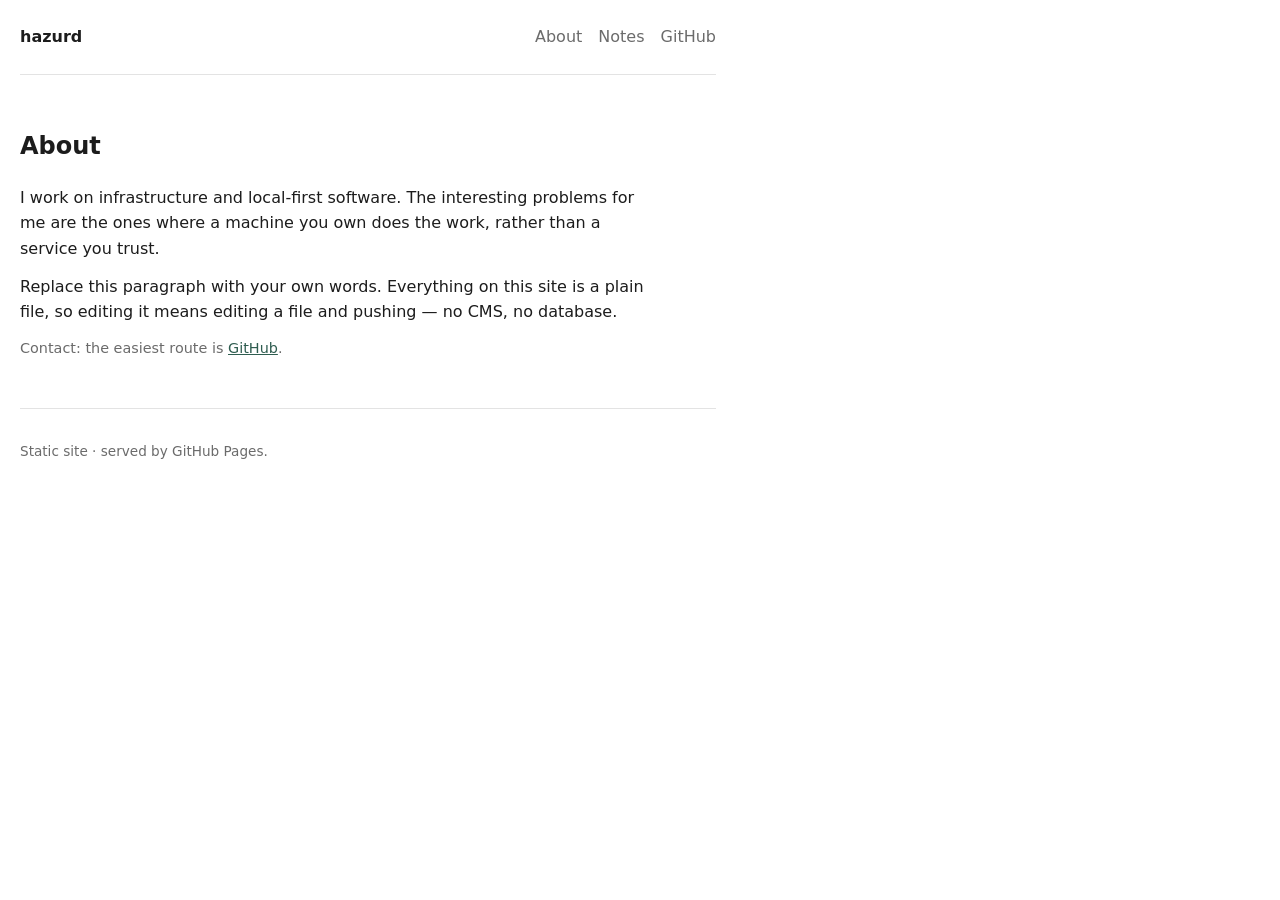
==== about/index.html @ 023de725 "Static personal site scaffold Plain HTML/CSS with no build step: home, about, notes, 404, robots.txt" ====
<!doctype html>
<html lang="en">
  <head>
    <meta charset="utf-8" />
    <meta name="viewport" content="width=device-width, initial-scale=1" />
    <title>About — hazurd</title>
    <meta name="description" content="Who I am and what I work on." />
    <link rel="stylesheet" href="/css/main.css" />
  </head>
  <body>
    <header class="site-header">
      <a class="brand" href="/">hazurd</a>
      <nav>
        <a href="/about/">About</a>
        <a href="/notes/">Notes</a>
        <a href="https://github.com/hazurd">GitHub</a>
      </nav>
    </header>

    <main>
      <section>
        <h1>About</h1>
        <p>
          I work on infrastructure and local-first software. The interesting problems for me
          are the ones where a machine you own does the work, rather than a service you trust.
        </p>
        <p>
          Replace this paragraph with your own words. Everything on this site is a plain file,
          so editing it means editing a file and pushing — no CMS, no database.
        </p>
        <p class="muted">Contact: the easiest route is <a href="https://github.com/hazurd">GitHub</a>.</p>
      </section>
    </main>

    <footer>
      <p>Static site · served by GitHub Pages.</p>
    </footer>
  </body>
</html>
---- css/main.css ----
/* Minimal, no build step, no external fonts or CDNs. */

:root {
  --bg: #ffffff;
  --fg: #1c1c1c;
  --muted: #6b6b6b;
  --accent: #2f5d50;
  --border: #e3e3e3;
  --measure: 62ch;
}

@media (prefers-color-scheme: dark) {
  :root {
    --bg: #14161a;
    --fg: #e8e8e8;
    --muted: #9b9b9b;
    --accent: #8fcbb8;
    --border: #2b2f36;
  }
}

* {
  box-sizing: border-box;
}

body {
  margin: 0;
  background: var(--bg);
  color: var(--fg);
  font-family: ui-sans-serif, system-ui, -apple-system, "Segoe UI", Roboto, sans-serif;
  line-height: 1.6;
  max-width: 46rem;
  padding: 0 1.25rem 3rem;
}

a {
  color: var(--accent);
}

a:focus-visible {
  outline: 2px solid var(--accent);
  outline-offset: 3px;
}

.site-header {
  display: flex;
  align-items: baseline;
  justify-content: space-between;
  gap: 1rem;
  padding: 1.5rem 0;
  border-bottom: 1px solid var(--border);
}

.brand {
  font-weight: 650;
  text-decoration: none;
  color: var(--fg);
}

nav {
  display: flex;
  gap: 1rem;
  flex-wrap: wrap;
}

nav a {
  text-decoration: none;
  color: var(--muted);
}

nav a:hover {
  color: var(--accent);
}

main {
  padding-top: 2rem;
}

.hero h1 {
  font-size: 1.75rem;
  margin: 0 0 0.5rem;
  letter-spacing: -0.015em;
}

h2 {
  font-size: 1.1rem;
  margin: 2.5rem 0 0.75rem;
  letter-spacing: -0.01em;
}

p {
  max-width: var(--measure);
  margin: 0.75rem 0;
}

.muted {
  color: var(--muted);
  font-size: 0.9rem;
}

code {
  font-family: ui-monospace, SFMono-Regular, Menlo, monospace;
  font-size: 0.875em;
}

.project-list {
  list-style: none;
  margin: 0;
  padding: 0;
  border-top: 1px solid var(--border);
}

.project-list li {
  display: flex;
  gap: 1rem;
  align-items: baseline;
  padding: 0.75rem 0;
  border-bottom: 1px solid var(--border);
}

.project-list a {
  font-weight: 600;
}

.project-list span {
  color: var(--muted);
  font-size: 0.9rem;
}

footer {
  margin-top: 3rem;
  padding-top: 1.25rem;
  border-top: 1px solid var(--border);
  color: var(--muted);
  font-size: 0.85rem;
}

@media (max-width: 620px) {
  .project-list li {
    flex-direction: column;
    gap: 0.25rem;
  }
}
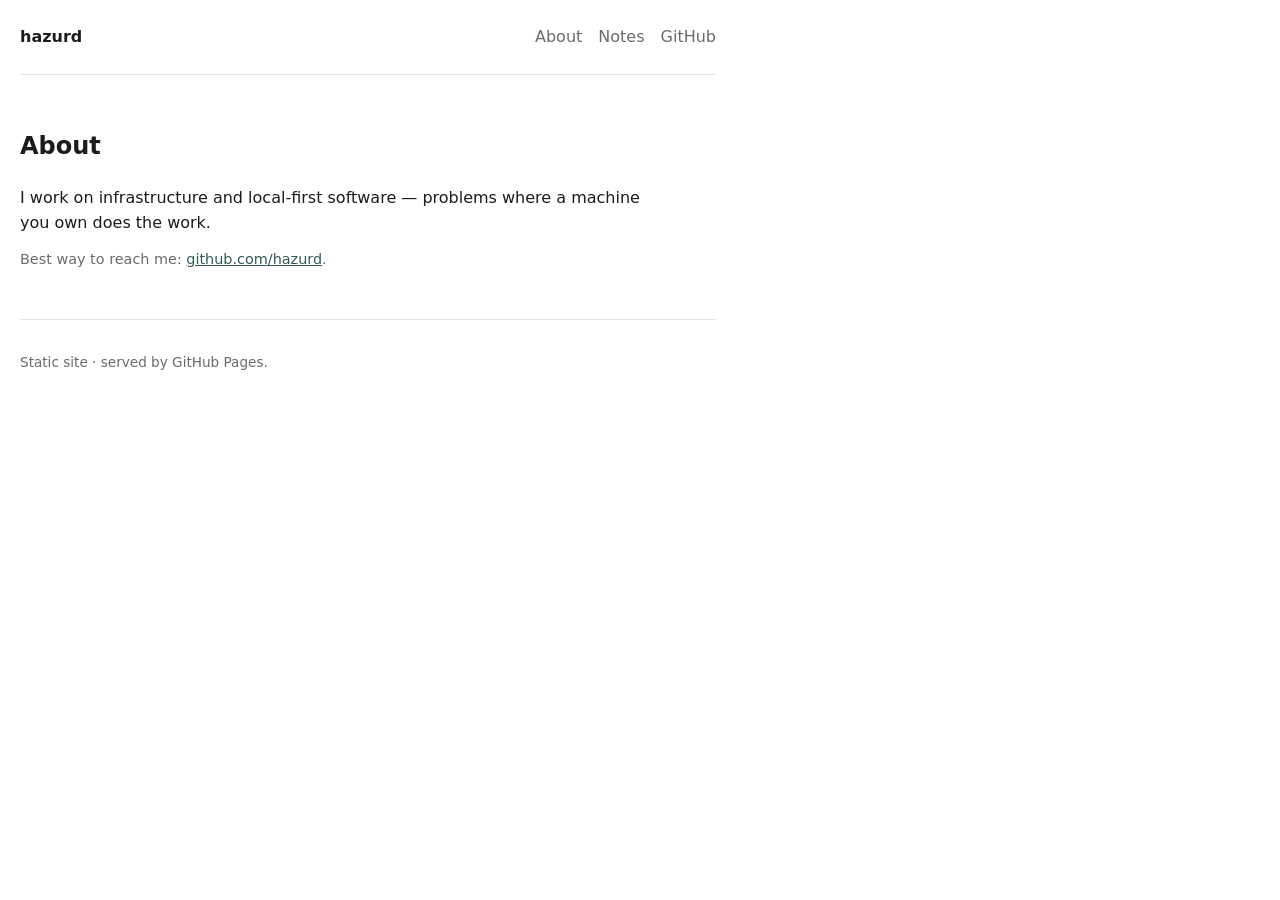
==== commit 027b297e: "Fix content: real repo links, minimal about page, note path, favicon" ====
--- a/about/index.html
+++ b/about/index.html
@@ -5,7 +5,9 @@
     <meta name="viewport" content="width=device-width, initial-scale=1" />
     <title>About — hazurd</title>
     <meta name="description" content="Who I am and what I work on." />
+    <link rel="canonical" href="https://hazurd.github.io/about/" />
     <link rel="stylesheet" href="/css/main.css" />
+    <link rel="icon" href="data:image/svg+xml,%3Csvg xmlns='http://www.w3.org/2000/svg' viewBox='0 0 32 32'%3E%3Ctext y='26' font-size='26'%3E%E2%9C%A6%3C/text%3E%3C/svg%3E" />
   </head>
   <body>
     <header class="site-header">
@@ -20,15 +22,8 @@
     <main>
       <section>
         <h1>About</h1>
-        <p>
-          I work on infrastructure and local-first software. The interesting problems for me
-          are the ones where a machine you own does the work, rather than a service you trust.
-        </p>
-        <p>
-          Replace this paragraph with your own words. Everything on this site is a plain file,
-          so editing it means editing a file and pushing — no CMS, no database.
-        </p>
-        <p class="muted">Contact: the easiest route is <a href="https://github.com/hazurd">GitHub</a>.</p>
+        <p>I work on infrastructure and local-first software — problems where a machine you own does the work.</p>
+        <p class="muted">Best way to reach me: <a href="https://github.com/hazurd">github.com/hazurd</a>.</p>
       </section>
     </main>
 
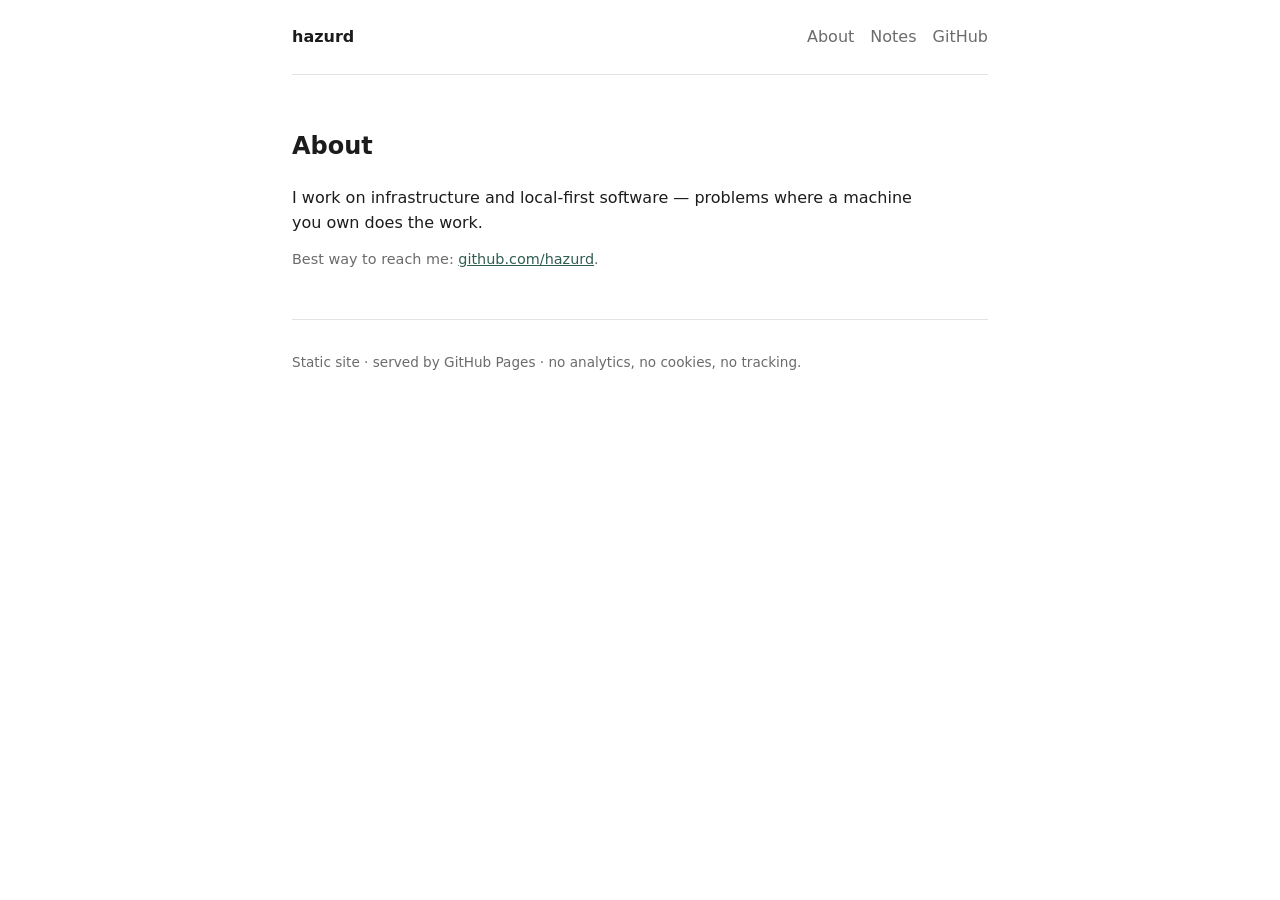
==== commit 77239775: "Fix layout: center content, item-based list rules, unified footer - body gets margin-inline: auto so" ====
--- a/about/index.html
+++ b/about/index.html
@@ -28,7 +28,7 @@
     </main>
 
     <footer>
-      <p>Static site · served by GitHub Pages.</p>
+      <p>Static site · served by GitHub Pages · no analytics, no cookies, no tracking.</p>
     </footer>
   </body>
 </html>
--- a/css/main.css
+++ b/css/main.css
@@ -30,6 +30,7 @@
   font-family: ui-sans-serif, system-ui, -apple-system, "Segoe UI", Roboto, sans-serif;
   line-height: 1.6;
   max-width: 46rem;
+  margin-inline: auto;
   padding: 0 1.25rem 3rem;
 }
 
@@ -103,11 +104,11 @@
   font-size: 0.875em;
 }
 
+/* Rules come from the items, so an empty list draws nothing. */
 .project-list {
   list-style: none;
   margin: 0;
   padding: 0;
-  border-top: 1px solid var(--border);
 }
 
 .project-list li {
@@ -115,6 +116,10 @@
   gap: 1rem;
   align-items: baseline;
   padding: 0.75rem 0;
+  border-top: 1px solid var(--border);
+}
+
+.project-list li:last-child {
   border-bottom: 1px solid var(--border);
 }
 
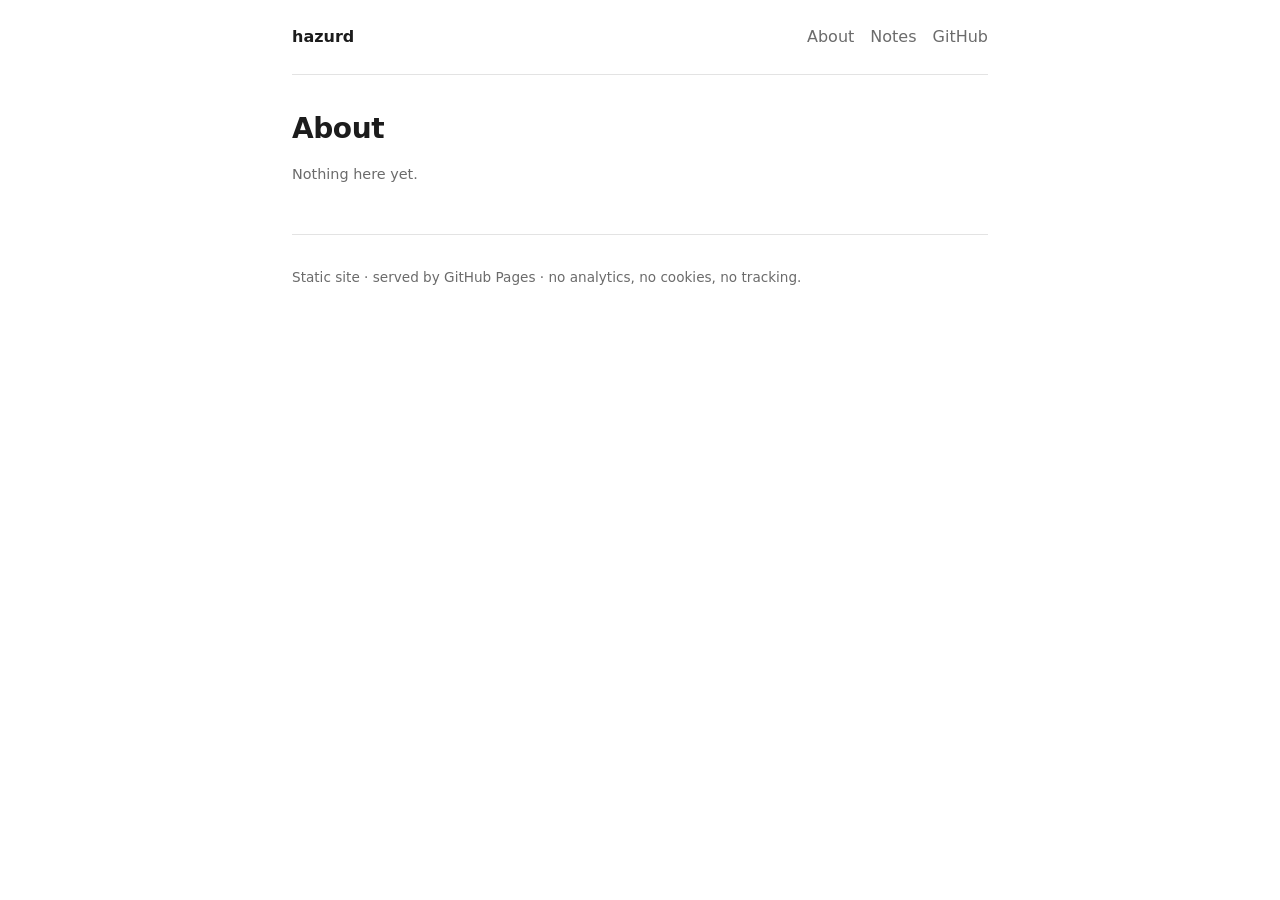
==== commit a45bc411: "strip site down to placeholder" ====
--- a/about/index.html
+++ b/about/index.html
@@ -4,7 +4,7 @@
     <meta charset="utf-8" />
     <meta name="viewport" content="width=device-width, initial-scale=1" />
     <title>About — hazurd</title>
-    <meta name="description" content="Who I am and what I work on." />
+    <meta name="description" content="Nothing here yet." />
     <link rel="canonical" href="https://hazurd.github.io/about/" />
     <link rel="stylesheet" href="/css/main.css" />
     <link rel="icon" href="data:image/svg+xml,%3Csvg xmlns='http://www.w3.org/2000/svg' viewBox='0 0 32 32'%3E%3Ctext y='26' font-size='26'%3E%E2%9C%A6%3C/text%3E%3C/svg%3E" />
@@ -22,8 +22,7 @@
     <main>
       <section>
         <h1>About</h1>
-        <p>I work on infrastructure and local-first software — problems where a machine you own does the work.</p>
-        <p class="muted">Best way to reach me: <a href="https://github.com/hazurd">github.com/hazurd</a>.</p>
+        <p class="muted">Nothing here yet.</p>
       </section>
     </main>
 
--- a/css/main.css
+++ b/css/main.css
@@ -77,16 +77,10 @@
   padding-top: 2rem;
 }
 
-.hero h1 {
+h1 {
   font-size: 1.75rem;
   margin: 0 0 0.5rem;
   letter-spacing: -0.015em;
-}
-
-h2 {
-  font-size: 1.1rem;
-  margin: 2.5rem 0 0.75rem;
-  letter-spacing: -0.01em;
 }
 
 p {
@@ -99,39 +93,6 @@
   font-size: 0.9rem;
 }
 
-code {
-  font-family: ui-monospace, SFMono-Regular, Menlo, monospace;
-  font-size: 0.875em;
-}
-
-/* Rules come from the items, so an empty list draws nothing. */
-.project-list {
-  list-style: none;
-  margin: 0;
-  padding: 0;
-}
-
-.project-list li {
-  display: flex;
-  gap: 1rem;
-  align-items: baseline;
-  padding: 0.75rem 0;
-  border-top: 1px solid var(--border);
-}
-
-.project-list li:last-child {
-  border-bottom: 1px solid var(--border);
-}
-
-.project-list a {
-  font-weight: 600;
-}
-
-.project-list span {
-  color: var(--muted);
-  font-size: 0.9rem;
-}
-
 footer {
   margin-top: 3rem;
   padding-top: 1.25rem;
@@ -139,10 +100,3 @@
   color: var(--muted);
   font-size: 0.85rem;
 }
-
-@media (max-width: 620px) {
-  .project-list li {
-    flex-direction: column;
-    gap: 0.25rem;
-  }
-}
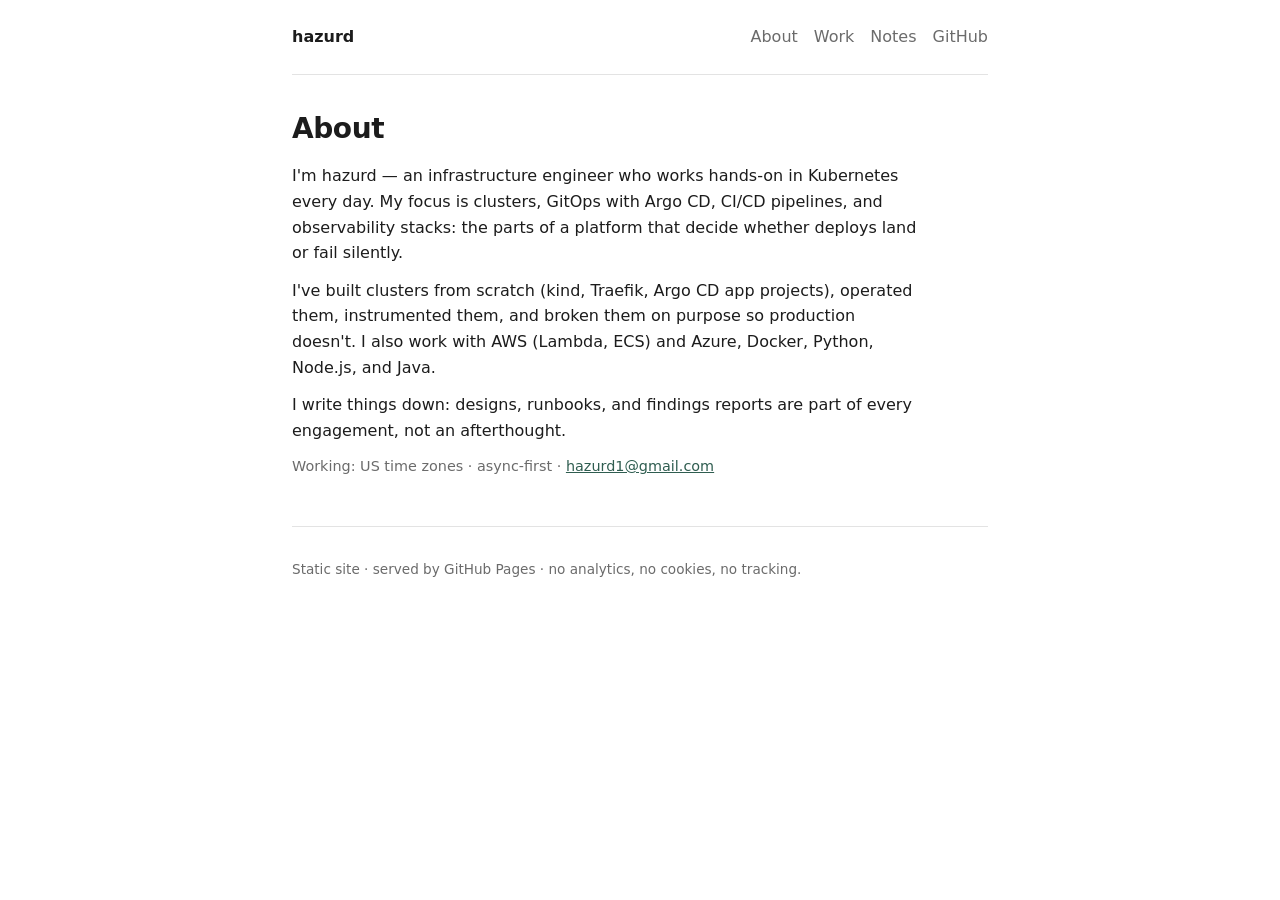
==== commit 214d4b95: "Turn placeholder into Kubernetes/GitOps consulting site: landing, work packages, about bio" ====
--- a/about/index.html
+++ b/about/index.html
@@ -4,16 +4,17 @@
     <meta charset="utf-8" />
     <meta name="viewport" content="width=device-width, initial-scale=1" />
     <title>About — hazurd</title>
-    <meta name="description" content="Nothing here yet." />
+    <meta name="description" content="Hands-on infrastructure engineer: Kubernetes, Argo CD, Docker, AWS/Azure, observability." />
     <link rel="canonical" href="https://hazurd.github.io/about/" />
     <link rel="stylesheet" href="/css/main.css" />
-    <link rel="icon" href="data:image/svg+xml,%3Csvg xmlns='http://www.w3.org/2000/svg' viewBox='0 0 32 32'%3E%3Ctext y='26' font-size='26'%3E%E2%9C%A6%3C/text%3E%3C/svg%3E" />
+    <link rel="icon" href="data:image/svg+xml,%3Csvg xmlns='http://www.w3.org/2000/svg' viewBox='0 0 32 32'%3E%E2%9C%A6%3C/svg%3E" />
   </head>
   <body>
     <header class="site-header">
       <a class="brand" href="/">hazurd</a>
       <nav>
         <a href="/about/">About</a>
+        <a href="/work/">Work</a>
         <a href="/notes/">Notes</a>
         <a href="https://github.com/hazurd">GitHub</a>
       </nav>
@@ -22,7 +23,25 @@
     <main>
       <section>
         <h1>About</h1>
-        <p class="muted">Nothing here yet.</p>
+        <p>
+          I'm hazurd — an infrastructure engineer who works hands-on in
+          Kubernetes every day. My focus is clusters, GitOps with Argo CD,
+          CI/CD pipelines, and observability stacks: the parts of a platform
+          that decide whether deploys land or fail silently.
+        </p>
+        <p>
+          I've built clusters from scratch (kind, Traefik, Argo CD app
+          projects), operated them, instrumented them, and broken them on
+          purpose so production doesn't. I also work with AWS (Lambda, ECS)
+          and Azure, Docker, Python, Node.js, and Java.
+        </p>
+        <p>
+          I write things down: designs, runbooks, and findings reports are part
+          of every engagement, not an afterthought.
+        </p>
+        <p class="muted">
+          Working: US time zones · async-first · <a href="mailto:hazurd1@gmail.com">hazurd1@gmail.com</a>
+        </p>
       </section>
     </main>
 
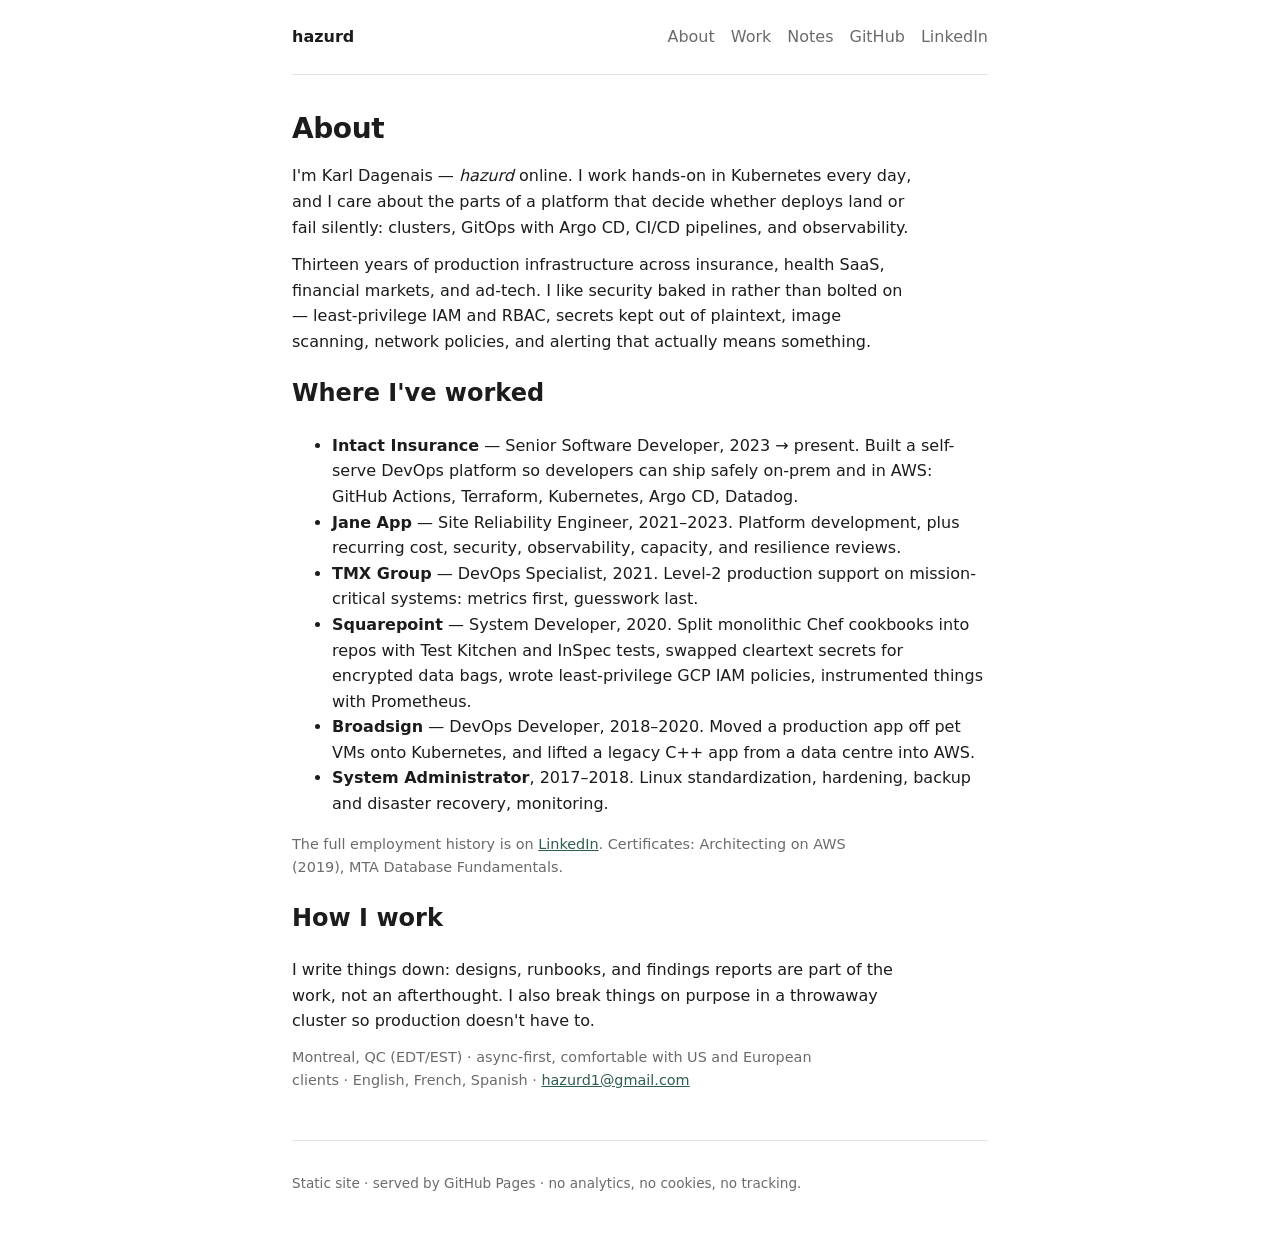
==== commit 2e67b1cc: "DevSecOps positioning + real career arc - about: Karl Dagenais identity, employer history (Intact, J" ====
--- a/about/index.html
+++ b/about/index.html
@@ -4,7 +4,7 @@
     <meta charset="utf-8" />
     <meta name="viewport" content="width=device-width, initial-scale=1" />
     <title>About — hazurd</title>
-    <meta name="description" content="Hands-on infrastructure engineer: Kubernetes, Argo CD, Docker, AWS/Azure, observability." />
+    <meta name="description" content="Karl Dagenais — DevSecOps engineer: Kubernetes, GitOps (Argo CD), Terraform, CI/CD, observability. Thirteen years in production infrastructure." />
     <link rel="canonical" href="https://hazurd.github.io/about/" />
     <link rel="stylesheet" href="/css/main.css" />
     <link rel="icon" href="data:image/svg+xml,%3Csvg xmlns='http://www.w3.org/2000/svg' viewBox='0 0 32 32'%3E%E2%9C%A6%3C/svg%3E" />
@@ -17,6 +17,7 @@
         <a href="/work/">Work</a>
         <a href="/notes/">Notes</a>
         <a href="https://github.com/hazurd">GitHub</a>
+        <a href="https://www.linkedin.com/in/gottabkd">LinkedIn</a>
       </nav>
     </header>
 
@@ -24,23 +25,75 @@
       <section>
         <h1>About</h1>
         <p>
-          I'm hazurd — an infrastructure engineer who works hands-on in
-          Kubernetes every day. My focus is clusters, GitOps with Argo CD,
-          CI/CD pipelines, and observability stacks: the parts of a platform
-          that decide whether deploys land or fail silently.
+          I'm Karl Dagenais — <em>hazurd</em> online. I work hands-on in
+          Kubernetes every day, and I care about the parts of a platform that
+          decide whether deploys land or fail silently: clusters, GitOps with
+          Argo CD, CI/CD pipelines, and observability.
         </p>
         <p>
-          I've built clusters from scratch (kind, Traefik, Argo CD app
-          projects), operated them, instrumented them, and broken them on
-          purpose so production doesn't. I also work with AWS (Lambda, ECS)
-          and Azure, Docker, Python, Node.js, and Java.
+          Thirteen years of production infrastructure across insurance, health
+          SaaS, financial markets, and ad-tech. I like security baked in rather
+          than bolted on — least-privilege IAM and RBAC, secrets kept out of
+          plaintext, image scanning, network policies, and alerting that
+          actually means something.
         </p>
+      </section>
+
+      <section>
+        <h2>Where I've worked</h2>
+        <ul>
+          <li>
+            <strong>Intact Insurance</strong> — Senior Software Developer, 2023 →
+            present. Built a self-serve DevOps platform so developers can ship
+            safely on-prem and in AWS: GitHub Actions, Terraform, Kubernetes,
+            Argo CD, Datadog.
+          </li>
+          <li>
+            <strong>Jane App</strong> — Site Reliability Engineer, 2021–2023.
+            Platform development, plus recurring cost, security, observability,
+            capacity, and resilience reviews.
+          </li>
+          <li>
+            <strong>TMX Group</strong> — DevOps Specialist, 2021. Level-2
+            production support on mission-critical systems: metrics first,
+            guesswork last.
+          </li>
+          <li>
+            <strong>Squarepoint</strong> — System Developer, 2020. Split
+            monolithic Chef cookbooks into repos with Test Kitchen and InSpec
+            tests, swapped cleartext secrets for encrypted data bags, wrote
+            least-privilege GCP IAM policies, instrumented things with
+            Prometheus.
+          </li>
+          <li>
+            <strong>Broadsign</strong> — DevOps Developer, 2018–2020. Moved a
+            production app off pet VMs onto Kubernetes, and lifted a legacy C++
+            app from a data centre into AWS.
+          </li>
+          <li>
+            <strong>System Administrator</strong>, 2017–2018. Linux
+            standardization, hardening, backup and disaster recovery,
+            monitoring.
+          </li>
+        </ul>
+        <p class="muted">
+          The full employment history is on
+          <a href="https://www.linkedin.com/in/gottabkd">LinkedIn</a>.
+          Certificates: Architecting on AWS (2019), MTA Database Fundamentals.
+        </p>
+      </section>
+
+      <section>
+        <h2>How I work</h2>
         <p>
           I write things down: designs, runbooks, and findings reports are part
-          of every engagement, not an afterthought.
+          of the work, not an afterthought. I also break things on purpose in a
+          throwaway cluster so production doesn't have to.
         </p>
         <p class="muted">
-          Working: US time zones · async-first · <a href="mailto:hazurd1@gmail.com">hazurd1@gmail.com</a>
+          Montreal, QC (EDT/EST) · async-first, comfortable with US and
+          European clients · English, French, Spanish ·
+          <a href="mailto:hazurd1@gmail.com">hazurd1@gmail.com</a>
         </p>
       </section>
     </main>
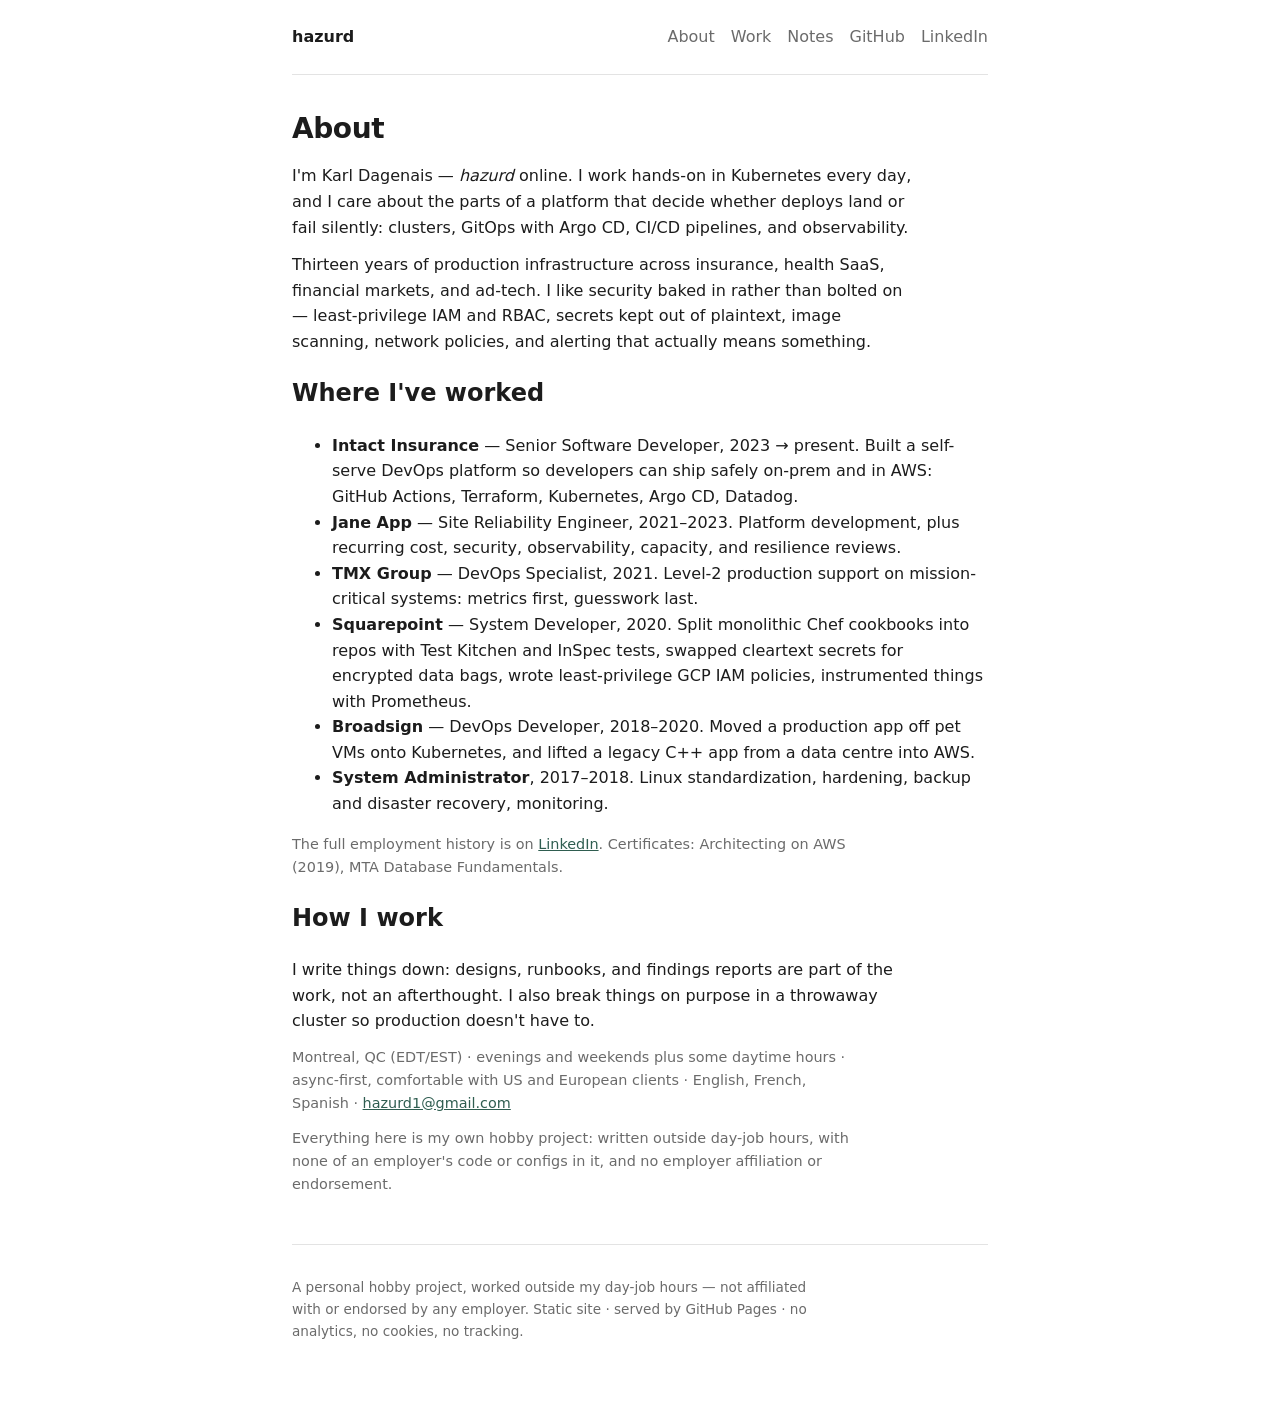
==== commit 67651b51: "Reframe site as a personal hobby side-gig: softer hero, stated limits, no-affiliation footer" ====
--- a/about/index.html
+++ b/about/index.html
@@ -91,15 +91,25 @@
           throwaway cluster so production doesn't have to.
         </p>
         <p class="muted">
-          Montreal, QC (EDT/EST) · async-first, comfortable with US and
-          European clients · English, French, Spanish ·
+          Montreal, QC (EDT/EST) · evenings and weekends plus some daytime
+          hours · async-first, comfortable with US and European clients ·
+          English, French, Spanish ·
           <a href="mailto:hazurd1@gmail.com">hazurd1@gmail.com</a>
+        </p>
+        <p class="muted">
+          Everything here is my own hobby project: written outside day-job
+          hours, with none of an employer's code or configs in it, and no
+          employer affiliation or endorsement.
         </p>
       </section>
     </main>
 
     <footer>
-      <p>Static site · served by GitHub Pages · no analytics, no cookies, no tracking.</p>
+      <p>
+        A personal hobby project, worked outside my day-job hours — not
+        affiliated with or endorsed by any employer. Static site · served by
+        GitHub Pages · no analytics, no cookies, no tracking.
+      </p>
     </footer>
   </body>
 </html>
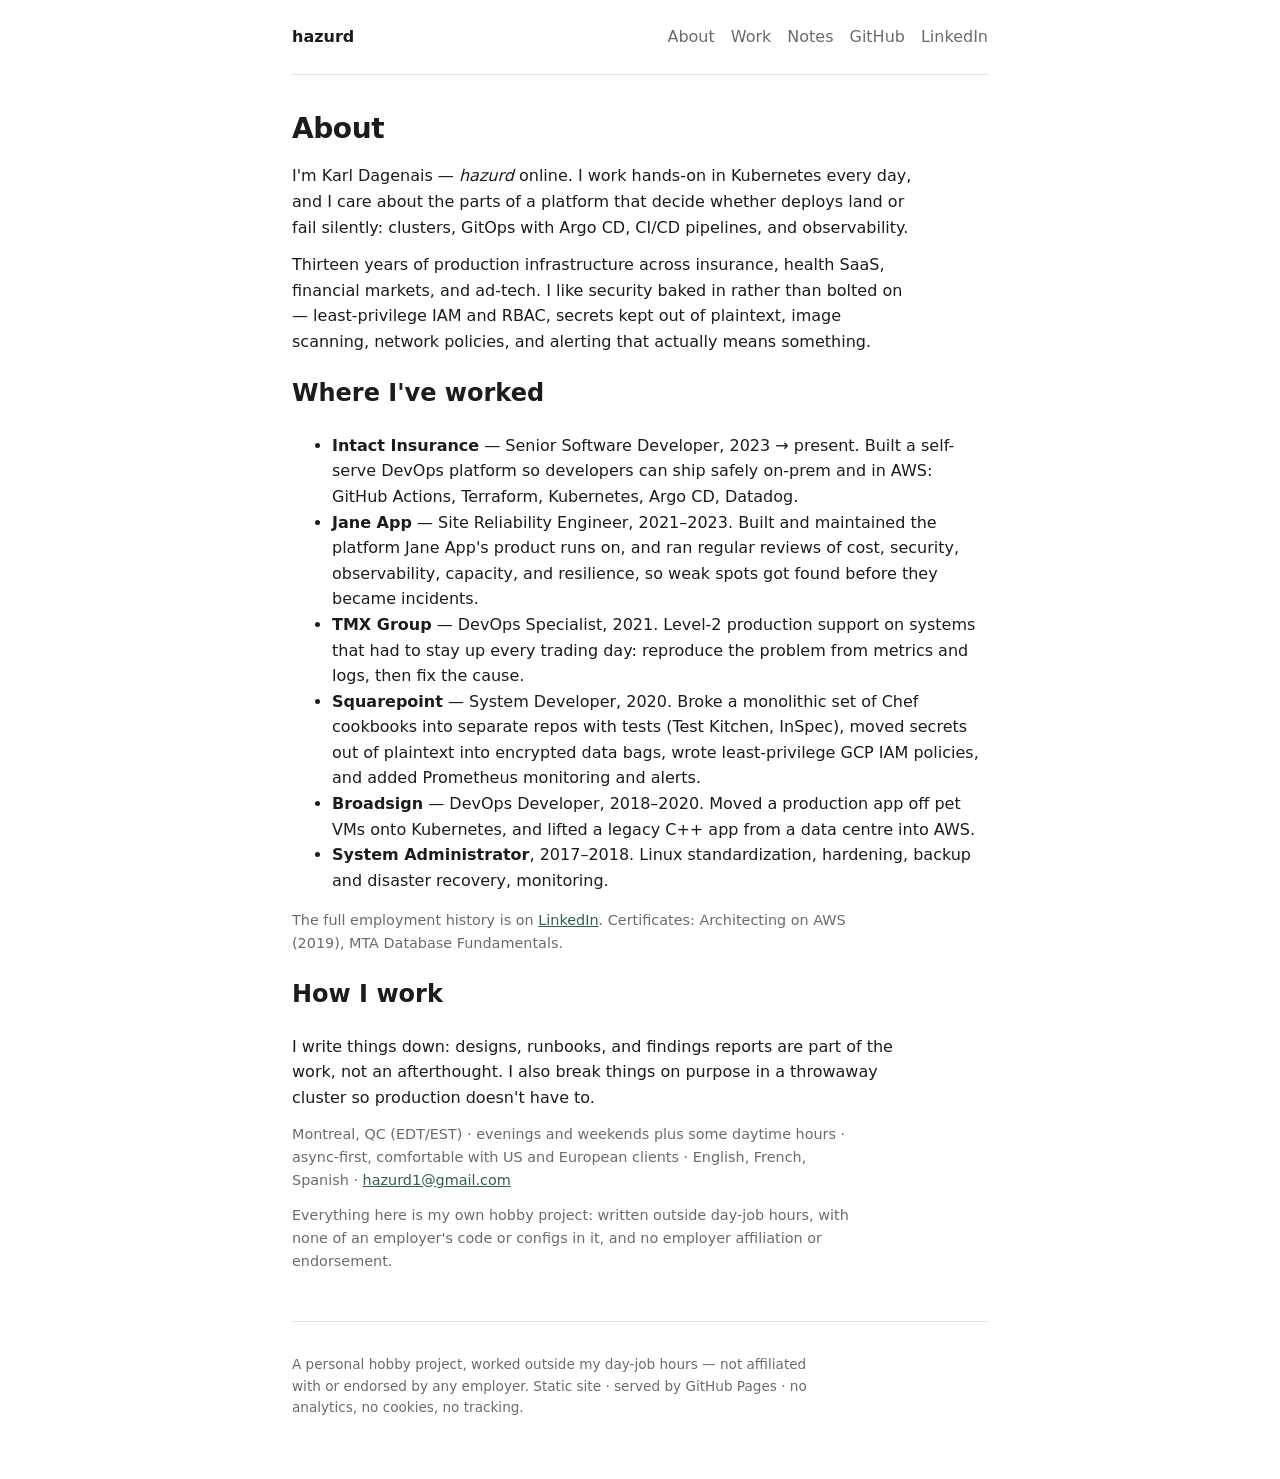
==== commit cc84acef: "Rewrite Jane App, TMX and Squarepoint entries in plain language" ====
--- a/about/index.html
+++ b/about/index.html
@@ -50,20 +50,21 @@
           </li>
           <li>
             <strong>Jane App</strong> — Site Reliability Engineer, 2021–2023.
-            Platform development, plus recurring cost, security, observability,
-            capacity, and resilience reviews.
+            Built and maintained the platform Jane App's product runs on, and ran
+            regular reviews of cost, security, observability, capacity, and
+            resilience, so weak spots got found before they became incidents.
           </li>
           <li>
             <strong>TMX Group</strong> — DevOps Specialist, 2021. Level-2
-            production support on mission-critical systems: metrics first,
-            guesswork last.
+            production support on systems that had to stay up every trading day:
+            reproduce the problem from metrics and logs, then fix the cause.
           </li>
           <li>
-            <strong>Squarepoint</strong> — System Developer, 2020. Split
-            monolithic Chef cookbooks into repos with Test Kitchen and InSpec
-            tests, swapped cleartext secrets for encrypted data bags, wrote
-            least-privilege GCP IAM policies, instrumented things with
-            Prometheus.
+            <strong>Squarepoint</strong> — System Developer, 2020. Broke a
+            monolithic set of Chef cookbooks into separate repos with tests
+            (Test Kitchen, InSpec), moved secrets out of plaintext into
+            encrypted data bags, wrote least-privilege GCP IAM policies, and
+            added Prometheus monitoring and alerts.
           </li>
           <li>
             <strong>Broadsign</strong> — DevOps Developer, 2018–2020. Moved a
